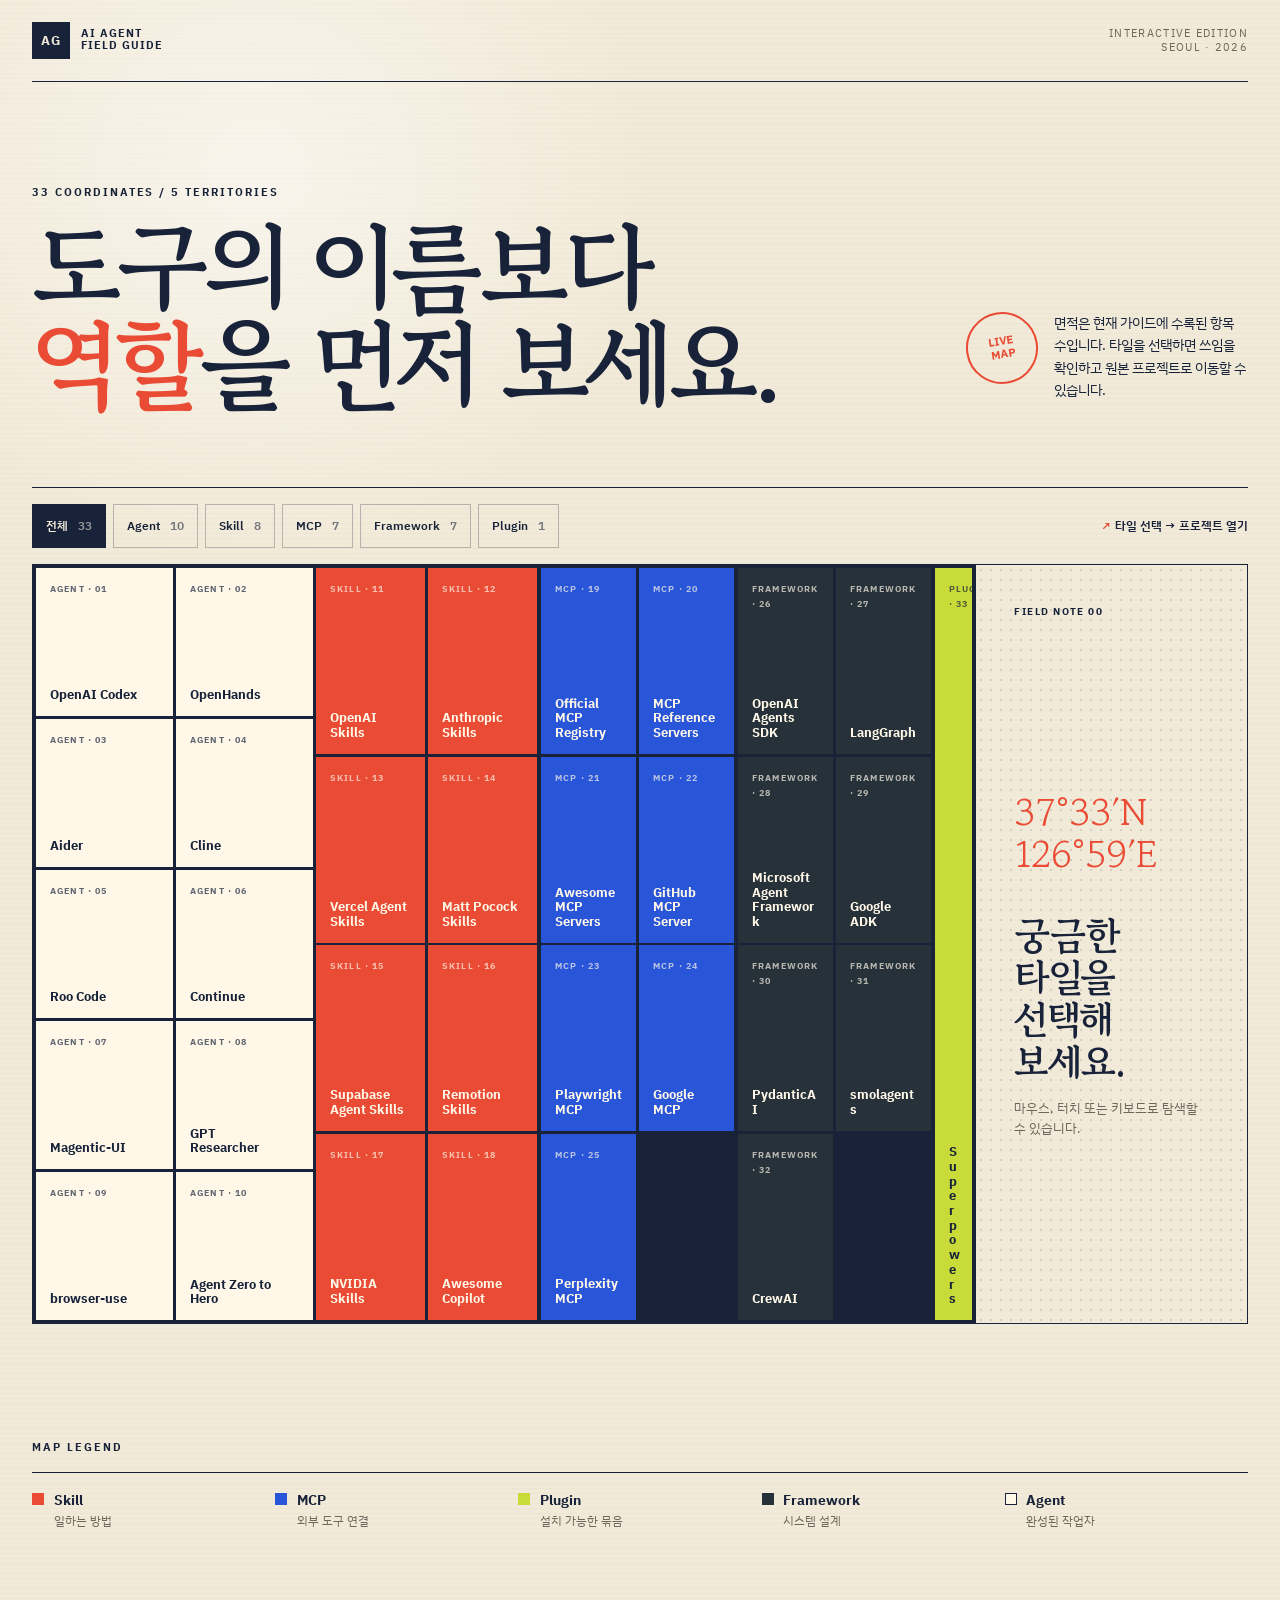
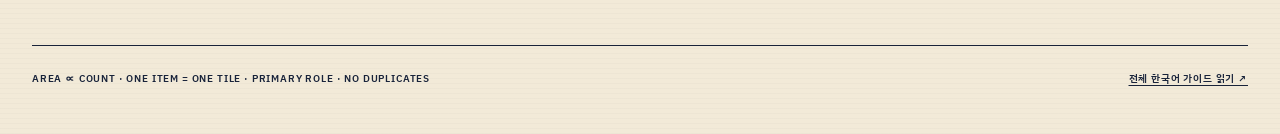
==== docs/index.html @ 6414e87f "feat: add interactive ecosystem map" ====
<!doctype html>
<html lang="ko">
  <head>
    <meta charset="utf-8">
    <meta name="viewport" content="width=device-width, initial-scale=1">
    <meta name="description" content="33개의 Skill, MCP, Plugin, Framework, Agent를 클릭하며 탐색하는 인터랙티브 필드 맵">
    <meta name="theme-color" content="#f2ead8">
    <title>AI Agent Field Map — Interactive Edition</title>
    <link rel="preconnect" href="https://fonts.googleapis.com">
    <link rel="preconnect" href="https://fonts.gstatic.com" crossorigin>
    <link href="https://fonts.googleapis.com/css2?family=Gowun+Batang:wght@700&family=IBM+Plex+Sans+KR:wght@400;500;600;700&display=swap" rel="stylesheet">
    <link rel="stylesheet" href="styles.css">
    <script src="app.js" defer></script>
  </head>
  <body>
    <a class="skip-link" href="#map">지도로 바로 가기</a>

    <header class="masthead">
      <a class="wordmark" href="https://github.com/yunsell/ai-agent-skills-korean" aria-label="GitHub 저장소로 이동">
        <span class="wordmark-mark" aria-hidden="true">AG</span>
        <span>AI AGENT<br>FIELD GUIDE</span>
      </a>
      <p class="edition">INTERACTIVE EDITION<br>SEOUL · 2026</p>
    </header>

    <main>
      <section class="hero" aria-labelledby="page-title">
        <div class="hero-copy">
          <p class="eyebrow">33 COORDINATES / 5 TERRITORIES</p>
          <h1 id="page-title">도구의 이름보다<br><em>역할</em>을 먼저 보세요.</h1>
        </div>
        <div class="hero-note">
          <span class="stamp" aria-hidden="true">LIVE<br>MAP</span>
          <p>면적은 현재 가이드에 수록된 항목 수입니다. 타일을 선택하면 쓰임을 확인하고 원본 프로젝트로 이동할 수 있습니다.</p>
        </div>
      </section>

      <section class="controls" aria-label="지도 필터">
        <div class="filter-group" role="group" aria-label="분류 선택">
          <button class="filter is-active" type="button" data-filter="all" aria-pressed="true">전체 <span>33</span></button>
          <button class="filter" type="button" data-filter="agent" aria-pressed="false">Agent <span>10</span></button>
          <button class="filter" type="button" data-filter="skill" aria-pressed="false">Skill <span>8</span></button>
          <button class="filter" type="button" data-filter="mcp" aria-pressed="false">MCP <span>7</span></button>
          <button class="filter" type="button" data-filter="framework" aria-pressed="false">Framework <span>7</span></button>
          <button class="filter" type="button" data-filter="plugin" aria-pressed="false">Plugin <span>1</span></button>
        </div>
        <p class="instruction"><span aria-hidden="true">↗</span> 타일 선택 → 프로젝트 열기</p>
      </section>

      <section class="map-shell" aria-label="AI 에이전트 생태계 인터랙티브 지도">
        <div id="map" class="treemap" aria-live="polite"></div>
        <aside class="inspector" aria-live="polite" aria-label="선택한 프로젝트 정보">
          <p class="inspector-index">FIELD NOTE <span id="detail-index">00</span></p>
          <div id="detail-empty" class="detail-empty">
            <p class="coordinate" aria-hidden="true">37°33′N<br>126°59′E</p>
            <h2>궁금한 타일을<br>선택해 보세요.</h2>
            <p>마우스, 터치 또는 키보드로 탐색할 수 있습니다.</p>
          </div>
          <div id="detail-content" class="detail-content" hidden>
            <p id="detail-category" class="detail-category"></p>
            <h2 id="detail-name"></h2>
            <p id="detail-description" class="detail-description"></p>
            <a id="detail-link" class="project-link" href="#" target="_blank" rel="noreferrer">원본 프로젝트 열기 <span aria-hidden="true">↗</span></a>
          </div>
        </aside>
      </section>

      <section class="legend" aria-labelledby="legend-title">
        <p id="legend-title" class="eyebrow">MAP LEGEND</p>
        <div class="legend-grid">
          <p><i class="swatch skill"></i><strong>Skill</strong><span>일하는 방법</span></p>
          <p><i class="swatch mcp"></i><strong>MCP</strong><span>외부 도구 연결</span></p>
          <p><i class="swatch plugin"></i><strong>Plugin</strong><span>설치 가능한 묶음</span></p>
          <p><i class="swatch framework"></i><strong>Framework</strong><span>시스템 설계</span></p>
          <p><i class="swatch agent"></i><strong>Agent</strong><span>완성된 작업자</span></p>
        </div>
      </section>
    </main>

    <footer>
      <p>AREA ∝ COUNT · ONE ITEM = ONE TILE · PRIMARY ROLE · NO DUPLICATES</p>
      <a href="https://github.com/yunsell/ai-agent-skills-korean">전체 한국어 가이드 읽기 ↗</a>
    </footer>
  </body>
</html>
---- docs/styles.css ----
:root {
  color-scheme: light;
  --paper: #f2ead8;
  --ink: #18233a;
  --muted: #6d675d;
  --red: #e94b35;
  --blue: #2955d9;
  --acid: #c8db38;
  --charcoal: #26313a;
  --cream: #fff8e8;
  --line: color-mix(in oklch, var(--ink), transparent 72%);
  --ease: cubic-bezier(.22, 1, .36, 1);
}

* { box-sizing: border-box; }

html { scroll-behavior: smooth; }

body {
  margin: 0;
  color: var(--ink);
  background:
    radial-gradient(circle at 20% 10%, rgb(255 255 255 / .52), transparent 25rem),
    repeating-linear-gradient(0deg, rgb(24 35 58 / .025) 0 1px, transparent 1px 5px),
    var(--paper);
  font-family: "IBM Plex Sans KR", "Apple SD Gothic Neo", sans-serif;
  line-height: 1.55;
}

a { color: inherit; }
button { font: inherit; }

.skip-link {
  position: fixed;
  z-index: 100;
  top: .75rem;
  left: .75rem;
  padding: .7rem 1rem;
  background: var(--ink);
  color: var(--cream);
  transform: translateY(-160%);
}

.skip-link:focus { transform: translateY(0); }

.masthead,
main,
footer {
  width: min(1520px, calc(100% - clamp(1.25rem, 5vw, 6rem)));
  margin-inline: auto;
}

.masthead {
  display: flex;
  justify-content: space-between;
  align-items: center;
  padding-block: 1.35rem;
  border-bottom: 1px solid var(--ink);
}

.wordmark {
  display: flex;
  align-items: center;
  gap: .7rem;
  font-size: .68rem;
  font-weight: 700;
  line-height: 1.1;
  letter-spacing: .09em;
  text-decoration: none;
}

.wordmark-mark {
  display: grid;
  width: 2.35rem;
  aspect-ratio: 1;
  place-items: center;
  background: var(--ink);
  color: var(--paper);
  font-size: .8rem;
}

.edition {
  margin: 0;
  color: var(--muted);
  font-size: .68rem;
  line-height: 1.35;
  text-align: right;
  letter-spacing: .12em;
}

.hero {
  display: grid;
  grid-template-columns: minmax(0, 1.65fr) minmax(15rem, .55fr);
  gap: clamp(2rem, 7vw, 8rem);
  align-items: end;
  padding-block: clamp(3rem, 8vw, 8rem) clamp(2.5rem, 6vw, 5rem);
}

.eyebrow {
  margin: 0 0 1rem;
  font-size: .68rem;
  font-weight: 700;
  letter-spacing: .18em;
}

h1 {
  max-width: 13ch;
  margin: 0;
  font-family: "Gowun Batang", serif;
  font-size: clamp(3.1rem, 7.7vw, 8.2rem);
  line-height: .98;
  letter-spacing: -.06em;
}

h1 em {
  color: var(--red);
  font-style: normal;
}

.hero-note {
  display: grid;
  grid-template-columns: 4.5rem 1fr;
  gap: 1rem;
  align-items: start;
  padding-bottom: .55rem;
}

.hero-note p { margin: 0; font-size: .9rem; }

.stamp {
  display: grid;
  width: 4.5rem;
  aspect-ratio: 1;
  place-items: center;
  border: 2px solid var(--red);
  border-radius: 50%;
  color: var(--red);
  font-size: .7rem;
  font-weight: 700;
  line-height: 1.15;
  text-align: center;
  transform: rotate(-9deg);
}

.controls {
  display: flex;
  justify-content: space-between;
  align-items: end;
  gap: 2rem;
  padding: 1rem 0;
  border-top: 1px solid var(--ink);
}

.filter-group { display: flex; flex-wrap: wrap; gap: .45rem; }

.filter {
  min-height: 2.75rem;
  padding: .55rem .8rem;
  border: 1px solid var(--line);
  border-radius: 0;
  color: var(--ink);
  background: transparent;
  font-size: .78rem;
  font-weight: 600;
  cursor: pointer;
  transition: color 180ms var(--ease), background-color 180ms var(--ease), transform 180ms var(--ease);
}

.filter span { margin-left: .45rem; opacity: .58; }
.filter:hover { transform: translateY(-2px); }
.filter.is-active { color: var(--paper); background: var(--ink); border-color: var(--ink); }

.filter:focus-visible,
.tile:focus-visible,
.project-link:focus-visible,
.wordmark:focus-visible,
footer a:focus-visible {
  outline: 3px solid var(--acid);
  outline-offset: 3px;
}

.instruction { flex: none; margin: 0 0 .75rem; font-size: .75rem; font-weight: 600; }
.instruction span { color: var(--red); }

.map-shell {
  display: grid;
  grid-template-columns: minmax(0, 3fr) minmax(17rem, .72fr);
  min-height: min(70vw, 760px);
  border: 1px solid var(--ink);
  background: var(--cream);
}

.treemap {
  display: flex;
  min-width: 0;
  gap: 3px;
  padding: 3px;
  background: var(--ink);
}

.territory {
  display: grid;
  min-width: 0;
  gap: 3px;
  background: var(--ink);
  transition: opacity 250ms var(--ease), filter 250ms var(--ease);
}

.territory[data-category="agent"] { flex: 10; grid-template-columns: repeat(2, minmax(0, 1fr)); grid-template-rows: repeat(5, minmax(0, 1fr)); }
.territory[data-category="skill"] { flex: 8; grid-template-columns: repeat(2, minmax(0, 1fr)); grid-template-rows: repeat(4, minmax(0, 1fr)); }
.territory[data-category="mcp"] { flex: 7; grid-template-columns: repeat(2, minmax(0, 1fr)); grid-template-rows: repeat(4, minmax(0, 1fr)); }
.territory[data-category="framework"] { flex: 7; grid-template-columns: repeat(2, minmax(0, 1fr)); grid-template-rows: repeat(4, minmax(0, 1fr)); }
.territory[data-category="plugin"] { flex: 1.35; grid-template-columns: 1fr; grid-template-rows: 1fr; }

.tile {
  position: relative;
  display: flex;
  min-width: 0;
  min-height: 0;
  flex-direction: column;
  justify-content: space-between;
  overflow: hidden;
  padding: clamp(.55rem, 1.1vw, 1.1rem);
  border: 0;
  border-radius: 0;
  color: var(--tile-ink);
  background: var(--tile-bg);
  text-align: left;
  cursor: pointer;
  isolation: isolate;
  transition: filter 200ms var(--ease), transform 200ms var(--ease), opacity 250ms var(--ease);
}

.tile::after {
  content: "↗";
  position: absolute;
  right: .7rem;
  bottom: .5rem;
  font-size: 1.25rem;
  opacity: 0;
  transform: translate(-5px, 5px);
  transition: opacity 180ms var(--ease), transform 180ms var(--ease);
}

.tile:hover,
.tile:focus-visible { z-index: 2; filter: brightness(1.06) saturate(1.06); transform: scale(.97); }
.tile:hover::after,
.tile:focus-visible::after { opacity: 1; transform: translate(0); }
.tile.is-selected { box-shadow: inset 0 0 0 4px var(--cream); }
.tile.is-dimmed { opacity: .16; filter: grayscale(.7); }

.tile-index { font-size: .59rem; font-weight: 700; letter-spacing: .12em; opacity: .68; }
.tile-name { max-width: 11ch; font-size: clamp(.69rem, 1vw, 1rem); font-weight: 700; line-height: 1.15; word-break: keep-all; overflow-wrap: anywhere; }

.tile[data-category="agent"] { --tile-bg: var(--cream); --tile-ink: var(--ink); }
.tile[data-category="skill"] { --tile-bg: var(--red); --tile-ink: var(--cream); }
.tile[data-category="mcp"] { --tile-bg: var(--blue); --tile-ink: var(--cream); }
.tile[data-category="framework"] { --tile-bg: var(--charcoal); --tile-ink: var(--cream); }
.tile[data-category="plugin"] { --tile-bg: var(--acid); --tile-ink: var(--ink); }

.inspector {
  display: flex;
  min-width: 0;
  flex-direction: column;
  padding: clamp(1.35rem, 3vw, 2.75rem);
  border-left: 1px solid var(--ink);
  background:
    radial-gradient(circle, rgb(24 35 58 / .14) 1px, transparent 1.5px) 0 0 / 10px 10px,
    var(--paper);
}

.inspector-index { margin: 0; font-size: .65rem; font-weight: 700; letter-spacing: .14em; }
.detail-empty,
.detail-content { margin-block: auto; }
.coordinate { color: var(--red); font-family: "Gowun Batang", serif; font-size: clamp(1.6rem, 3vw, 2.5rem); line-height: 1.1; }
.inspector h2 { max-width: 12ch; margin: 1rem 0; font-family: "Gowun Batang", serif; font-size: clamp(1.7rem, 3vw, 3.1rem); line-height: 1.1; letter-spacing: -.04em; word-break: keep-all; }
.detail-empty > p:last-child { max-width: 24ch; color: var(--muted); font-size: .83rem; }
.detail-category { margin: 0; color: var(--red); font-size: .68rem; font-weight: 700; letter-spacing: .16em; }
.detail-description { max-width: 27ch; margin: 0 0 2rem; font-size: .88rem; word-break: keep-all; }

.project-link {
  display: inline-flex;
  min-height: 2.75rem;
  align-items: center;
  gap: 1.5rem;
  padding: .65rem .85rem;
  color: var(--paper);
  background: var(--ink);
  font-size: .78rem;
  font-weight: 700;
  text-decoration: none;
  transition: color 180ms var(--ease), background-color 180ms var(--ease), transform 180ms var(--ease);
}
.project-link:hover { color: var(--ink); background: var(--acid); transform: translateY(-2px); }

.legend { padding-block: clamp(4rem, 9vw, 8rem); }
.legend-grid { display: grid; grid-template-columns: repeat(5, 1fr); border-top: 1px solid var(--ink); }
.legend-grid p { display: grid; grid-template-columns: auto 1fr; gap: .1rem .6rem; margin: 0; padding: 1rem .5rem 0 0; }
.legend-grid strong { font-size: .86rem; }
.legend-grid span { grid-column: 2; color: var(--muted); font-size: .72rem; }
.swatch { width: .75rem; height: .75rem; margin-top: .22rem; background: var(--ink); }
.swatch.skill { background: var(--red); }
.swatch.mcp { background: var(--blue); }
.swatch.plugin { background: var(--acid); }
.swatch.framework { background: var(--charcoal); }
.swatch.agent { background: var(--cream); border: 1px solid var(--ink); }

footer {
  display: flex;
  justify-content: space-between;
  gap: 2rem;
  padding-block: 1.5rem 3rem;
  border-top: 1px solid var(--ink);
  font-size: .65rem;
  font-weight: 600;
  letter-spacing: .08em;
}
footer p { margin: 0; }
footer a { text-underline-offset: .2rem; }

@keyframes reveal-tile {
  from { opacity: 0; transform: scale(.94); }
  to { opacity: 1; transform: scale(1); }
}

.tile { animation: reveal-tile 540ms var(--ease) both; animation-delay: calc(var(--order) * 28ms); }

@media (max-width: 980px) {
  .hero { grid-template-columns: 1fr; }
  .hero-note { max-width: 33rem; }
  .map-shell { grid-template-columns: 1fr; }
  .treemap { min-height: 660px; }
  .inspector { min-height: 280px; border-top: 1px solid var(--ink); border-left: 0; }
  .detail-empty, .detail-content { margin-block: 2.2rem 0; }
  .legend-grid { grid-template-columns: repeat(3, 1fr); row-gap: 2rem; }
}

@media (max-width: 680px) {
  .masthead, main, footer { width: calc(100% - 1.25rem); }
  .hero { padding-top: 3.5rem; }
  .hero-note { grid-template-columns: 3.6rem 1fr; }
  .stamp { width: 3.6rem; }
  .controls { align-items: start; flex-direction: column; gap: .5rem; }
  .filter-group { display: grid; width: 100%; grid-template-columns: repeat(3, 1fr); }
  .filter { width: 100%; }
  .instruction { margin-top: .35rem; }
  .map-shell { min-height: 0; }
  .treemap { min-height: 0; flex-direction: column; }
  .territory,
  .territory[data-category] { flex: none; grid-template-columns: repeat(2, minmax(0, 1fr)); grid-template-rows: none; }
  .tile { min-height: 7rem; }
  .territory[data-category="plugin"] .tile { min-height: 5rem; }
  .tile-name { font-size: .78rem; }
  .legend-grid { grid-template-columns: repeat(2, 1fr); }
  footer { align-items: flex-start; flex-direction: column; }
}

@media (max-width: 390px) {
  .filter-group { grid-template-columns: repeat(2, 1fr); }
  .territory,
  .territory[data-category] { grid-template-columns: 1fr; }
  .tile { min-height: 5.5rem; }
}

@media (prefers-reduced-motion: reduce) {
  html { scroll-behavior: auto; }
  *, *::before, *::after { animation-duration: .01ms !important; animation-iteration-count: 1 !important; transition-duration: .01ms !important; }
}

@media print {
  .controls, .inspector { display: none; }
  body { background: var(--paper); }
  .map-shell { display: block; border: 0; }
  .treemap { min-height: 65vh; }
}
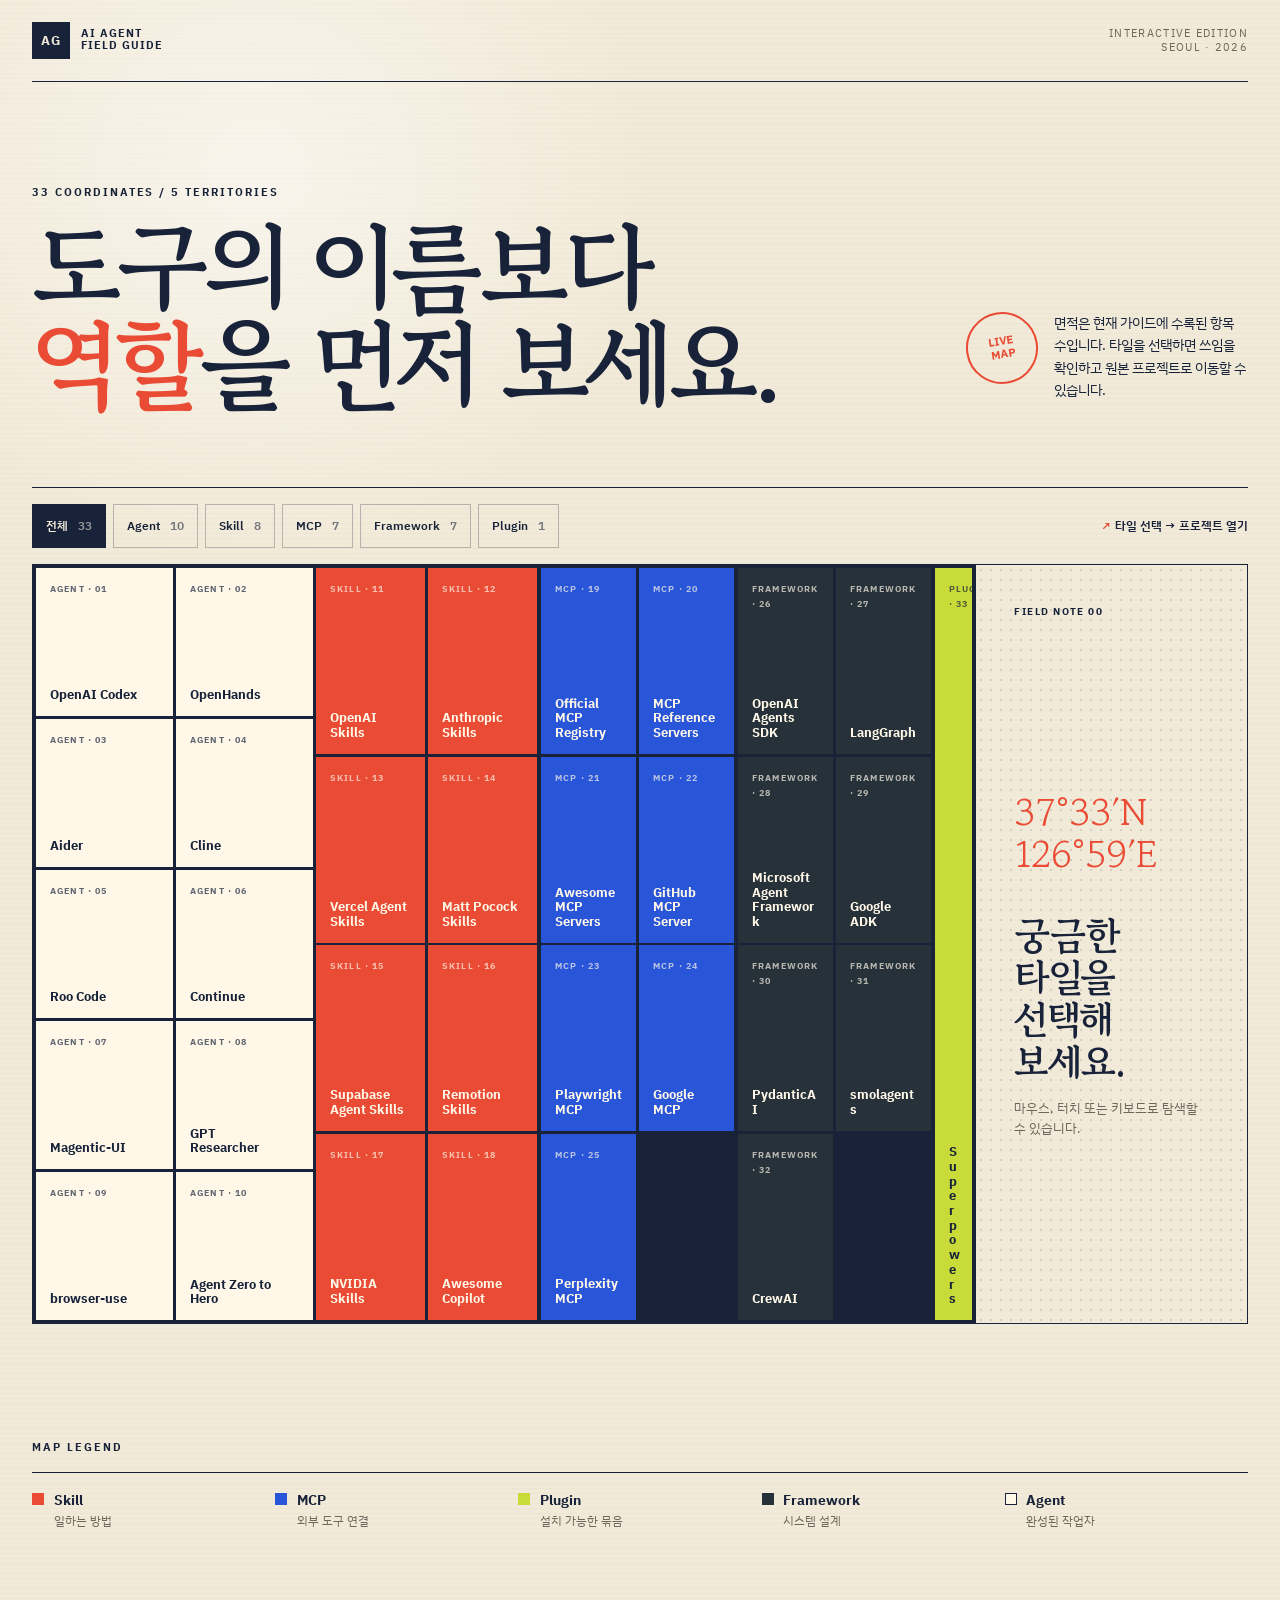
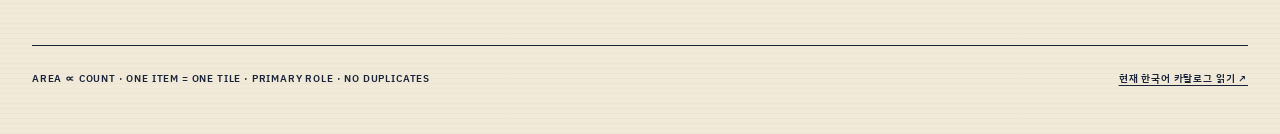
==== commit 134262fd: "docs: rebrand as Agent Stack Brief with bilingual newsletter and catalog" ====
--- a/docs/index.html
+++ b/docs/index.html
@@ -79,7 +79,7 @@
 
     <footer>
       <p>AREA ∝ COUNT · ONE ITEM = ONE TILE · PRIMARY ROLE · NO DUPLICATES</p>
-      <a href="https://github.com/yunsell/ai-agent-skills-korean">전체 한국어 가이드 읽기 ↗</a>
+      <a href="https://github.com/yunsell/ai-agent-skills-korean/blob/main/catalog/README.md">현재 한국어 카탈로그 읽기 ↗</a>
     </footer>
   </body>
 </html>
